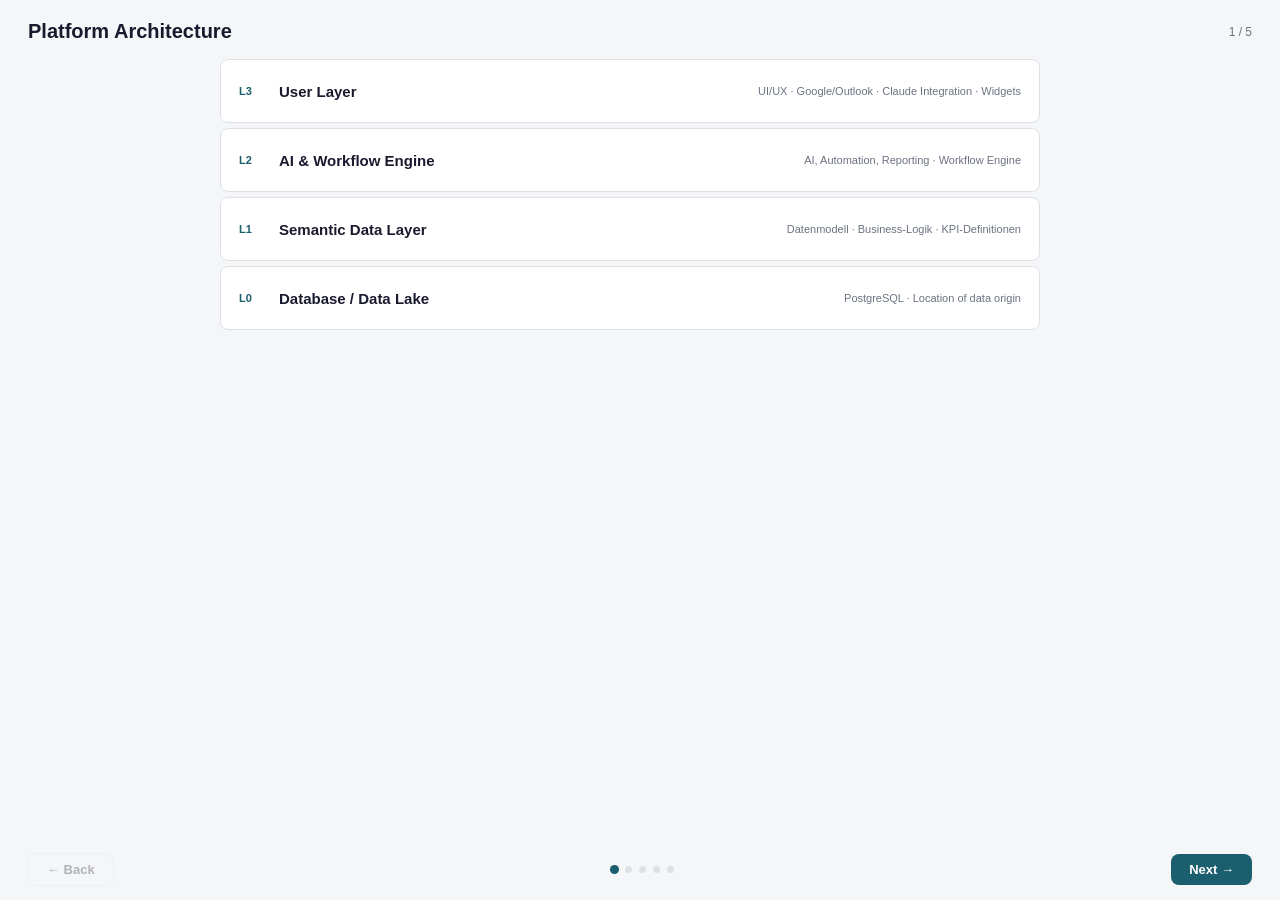
==== architecture_animation.html @ 66759af7 "feat: add 5-phase architecture animation slide" ====
<!DOCTYPE html>
<html lang="de">
<head>
<meta charset="UTF-8">
<meta name="viewport" content="width=device-width, initial-scale=1.0">
<title>Platform Architecture</title>
<style>
*{box-sizing:border-box;margin:0;padding:0}
:root{
  --bg:#F5F6F8;--white:#FFFFFF;--border:#DDE1E7;
  --primary:#1B5E6E;--secondary:#799EAC;--hi-bg:#E8F4F6;
  --text:#1A1A2E;--muted:#6B7280;
  --green:#2B6E4A;--green-bg:#F0FAF4;
  --terra:#8B4A2A;--terra-bg:#FDF4F0;
}
html,body{width:100%;height:100%;background:var(--bg);
  font-family:-apple-system,BlinkMacSystemFont,'Segoe UI',sans-serif;
  color:var(--text);overflow:hidden}
#app{display:flex;flex-direction:column;height:100vh;padding:20px 28px 14px}

/* HEADER */
#hdr{display:flex;justify-content:space-between;align-items:center;margin-bottom:16px;flex-shrink:0}
#hdr-title{font-size:20px;font-weight:700;color:var(--text)}
#hdr-phase{font-size:12px;color:var(--muted)}

/* STAGE */
#stage{flex:1;display:flex;align-items:flex-start;justify-content:center;
  gap:20px;overflow:hidden;position:relative;min-height:0}
#stage.col{flex-direction:column;align-items:center}

/* STACK WRAP */
#sw{width:100%;max-width:820px;display:flex;flex-direction:column;gap:5px;flex-shrink:0}

/* LAYER BOX */
.lb{background:var(--white);border:1px solid var(--border);border-radius:8px;
  overflow:hidden;transition:all 0.6s ease;opacity:0;transform:translateY(8px)}
.lb.vis{opacity:1;transform:translateY(0)}
.lb.hi{background:var(--hi-bg);border-color:var(--primary)}

.lm{display:flex;align-items:center;gap:14px;padding:0 18px;height:62px}
.ll{font-size:11px;font-weight:600;text-transform:uppercase;color:var(--primary);width:26px;flex-shrink:0}
.lt{font-size:15px;font-weight:600;color:var(--text);flex:1}
.ls{font-size:11px;color:var(--muted)}

/* SUBLAYER */
.slw{max-height:0;overflow:hidden;transition:max-height 0.6s ease}
.slw.open{max-height:280px}
.sl{border-top:1px solid var(--border);padding:11px 18px 11px 58px;
  background:var(--hi-bg);opacity:0;transition:opacity 0.4s ease 0.35s}
.sl.vis{opacity:1}
.sll{font-size:10px;font-weight:600;text-transform:uppercase;color:var(--primary);margin-bottom:1px}
.slt{font-size:13px;font-weight:600;color:var(--text)}
.sls{font-size:11px;color:var(--muted);margin-top:1px}

/* HINT */
.hint{font-size:11px;color:var(--muted);font-style:italic;
  max-height:0;overflow:hidden;opacity:0;
  transition:max-height 0.5s ease,opacity 0.4s ease;margin-top:2px}
.hint.show{max-height:32px;opacity:1}

/* INTEGRATION */
#iw{overflow:hidden;flex-shrink:0;
  width:0;opacity:0;transition:width 0.6s ease,opacity 0.6s ease}
#iw.open{width:190px;opacity:1}
#ip{width:190px;display:flex;flex-direction:column;gap:4px;padding-top:4px}
.il{font-size:10px;font-weight:600;text-transform:uppercase;
  letter-spacing:.1em;color:var(--primary);margin-bottom:5px}
.ib{background:var(--white);border:1px solid var(--border);border-radius:8px;
  padding:9px 13px;opacity:0;transform:translateX(16px);transition:all 0.4s ease}
.ib.vis{opacity:1;transform:translateX(0)}
.ibn{font-size:13px;font-weight:600;color:var(--text)}
.iba{font-size:11px;color:var(--secondary);margin-top:2px}
.ihint{font-size:11px;color:var(--muted);font-style:italic;
  opacity:0;transition:opacity 0.4s ease 0.5s;margin-top:6px}
.ihint.vis{opacity:1}

/* TENANT AREA */
#ta{width:100%;max-width:820px;display:flex;gap:14px;flex-shrink:0}
.tb{flex:1;border-radius:8px;overflow:hidden;
  opacity:0;transition:opacity 0.6s ease,transform 0.6s ease}
.tb.tl{transform:translateX(-28px)}
.tb.tr{transform:translateX(28px)}
.tb.vis{opacity:1;transform:translateX(0)}
.tb.std{border:2px solid var(--green)}
.tb.mil{border:2px solid var(--terra)}
.th{padding:9px 13px;font-size:10px;font-weight:700;text-transform:uppercase;letter-spacing:.1em}
.tb.std .th{background:var(--green-bg);color:var(--green)}
.tb.mil .th{background:var(--terra-bg);color:var(--terra)}
.tr2{padding:8px 13px;border-top:1px solid var(--border)}
.tr2 strong{font-size:11px;font-weight:600;display:block;margin-bottom:1px}
.tr2 span{color:var(--muted);font-size:11px}
.ticons{display:flex;gap:5px;margin-top:5px}
.tic{width:22px;height:22px;border-radius:50%;background:var(--green);
  color:white;font-size:9px;font-weight:700;display:flex;align-items:center;justify-content:center}

/* SPLIT DIVIDER */
#split-line{width:100%;max-width:820px;
  display:flex;align-items:center;gap:8px;
  opacity:0;transition:opacity 0.4s ease;flex-shrink:0}
#split-line.vis{opacity:1}
.sl-line{flex:1;height:1px;background:var(--border)}
.sl-label{font-size:10px;color:var(--muted);white-space:nowrap;padding:0 6px}

/* FOOTER */
#ftr{display:flex;align-items:center;justify-content:space-between;
  flex-shrink:0;padding-top:10px}
.nbtn{padding:8px 18px;border-radius:8px;font-size:13px;font-weight:600;
  cursor:pointer;transition:all .2s;border:none;outline:none}
.npri{background:var(--primary);color:white}
.npri:hover{background:#154d5a}
.nout{background:transparent;border:1px solid var(--border);color:var(--text)}
.nout:hover{border-color:var(--primary);color:var(--primary)}
.nout:disabled{opacity:.3;cursor:default;pointer-events:none}
.dots{display:flex;gap:7px;align-items:center}
.dot{width:7px;height:7px;border-radius:50%;background:var(--border);
  cursor:pointer;transition:all .25s;border:none;outline:none}
.dot.act{background:var(--primary);transform:scale(1.3)}
</style>
</head>
<body>
<div id="app">

  <div id="hdr">
    <div id="hdr-title">Platform Architecture</div>
    <div id="hdr-phase">1 / 5</div>
  </div>

  <div id="stage">

    <!-- Main stack -->
    <div id="sw">
      <div class="lb" id="bl3">
        <div class="lm"><span class="ll">L3</span><span class="lt">User Layer</span><span class="ls">UI/UX · Google/Outlook · Claude Integration · Widgets</span></div>
      </div>
      <div class="lb" id="bl2">
        <div class="lm"><span class="ll">L2</span><span class="lt">AI &amp; Workflow Engine</span><span class="ls">AI, Automation, Reporting · Workflow Engine</span></div>
        <div class="slw" id="l2sp">
          <div class="sl" id="sl2b"><div class="sll">L2b</div><div class="slt">Intelligence Layer</div><div class="sls">Claude AI · Reporting · Insights</div></div>
          <div class="sl" id="sl2a"><div class="sll">L2a</div><div class="slt">Workflow Engine</div><div class="sls">Temporal.io · Process Logic · Approvals · Escalations</div></div>
        </div>
      </div>
      <div class="lb" id="bl1">
        <div class="lm"><span class="ll">L1</span><span class="lt">Semantic Data Layer</span><span class="ls">Datenmodell · Business-Logik · KPI-Definitionen</span></div>
        <div class="slw" id="l1sp">
          <div class="sl" id="sl1b"><div class="sll">L1b</div><div class="slt">Semantic Layer</div><div class="sls">KPI-Definitionen · Cube.dev · Business-Metriken · AI-Interface</div></div>
          <div class="sl" id="sl1a"><div class="sll">L1a</div><div class="slt">Domain Model</div><div class="sls">Prisma ORM · Entitäten · Relationen · Customer · Order · Invoice · GL</div></div>
        </div>
      </div>
      <div class="lb" id="bl0">
        <div class="lm"><span class="ll">L0</span><span class="lt">Database / Data Lake</span><span class="ls">PostgreSQL · Location of data origin</span></div>
      </div>
      <div class="hint" id="h2">L2a (Workflow Engine) und L2b (Intelligence) sind bewusst getrennt: deterministisch vs. probabilistisch.</div>
    </div>

    <!-- Integration panel -->
    <div id="iw">
      <div id="ip">
        <div class="il">Integration / Migration Layer</div>
        <div class="ib" id="ib-sap"><div class="ibn">SAP</div><div class="iba">→ L0 (primär)</div></div>
        <div class="ib" id="ib-plm"><div class="ibn">PLM</div><div class="iba">→ L0 (primär)</div></div>
        <div class="ib" id="ib-crm"><div class="ibn">CRM</div><div class="iba">→ L0 + L1a</div></div>
        <div class="ib" id="ib-mes"><div class="ibn">MES</div><div class="iba">→ L0 + L1a</div></div>
        <div class="ihint" id="ih">Temporäre Onboarding-Infrastruktur —<br>nach Cutover abschaltbar.</div>
      </div>
    </div>

  </div><!-- /stage -->

  <!-- Split divider (phase 4) -->
  <div id="split-line" style="display:none">
    <div class="sl-line"></div>
    <div class="sl-label">splits into tenant variants</div>
    <div class="sl-line"></div>
  </div>

  <!-- Tenant area (phase 4) -->
  <div id="ta" style="display:none">
    <div class="tb std tl" id="bt-std">
      <div class="th">Standard Multi-Tenant</div>
      <div class="tr2"><strong>L1a — Domain Model</strong><span>Shared Schema · Row-Level Security via tenantId</span></div>
      <div class="tr2"><strong>L0 — PostgreSQL</strong><span>Shared Database · Vercel / Railway</span></div>
      <div class="tr2"><div class="ticons"><div class="tic">A</div><div class="tic">B</div><div class="tic">C</div></div></div>
    </div>
    <div class="tb mil tr" id="bt-mil">
      <div class="th">🛡 Military / CMMC L2</div>
      <div class="tr2"><strong>L1a — Domain Model</strong><span>Isolated Schema · Data Classification</span></div>
      <div class="tr2"><strong>L0 — PostgreSQL (Encrypted)</strong><span>Dedicated Instance · AWS GovCloud · FIPS 140-2</span></div>
      <div class="tr2"><span>Azure OpenAI Gov · FedRAMP authorized · Immutable Audit Log · Isolated VPC</span></div>
    </div>
  </div>

  <div id="ftr">
    <button class="nbtn nout" id="bbk" onclick="nav(-1)" disabled>← Back</button>
    <div class="dots" id="dots"></div>
    <button class="nbtn npri" id="bfwd" onclick="nav(1)">Next →</button>
  </div>

</div><!-- /app -->

<script>
let phase = 1;
const TOTAL = 5;

const $ = id => document.getElementById(id);

function buildDots() {
  const d = $('dots'); d.innerHTML = '';
  for (let i = 1; i <= TOTAL; i++) {
    const b = document.createElement('button');
    b.className = 'dot' + (i === phase ? ' act' : '');
    b.onclick = () => goTo(i);
    d.appendChild(b);
  }
}

function nav(dir) { goTo(phase + dir); }

function goTo(n) {
  if (n < 1 || n > TOTAL) return;
  phase = n;
  render();
  buildDots();
  $('hdr-phase').textContent = phase + ' / ' + TOTAL;
  $('bbk').disabled = phase === 1;
  $('bfwd').textContent = phase === TOTAL ? '↺ Restart' : 'Next →';
  $('bfwd').onclick = phase === TOTAL ? () => goTo(1) : () => nav(1);
}

function setVis(id, on) { $(id).style.display = on ? '' : 'none'; }

function render() {
  const p = phase;

  // Always ensure stack layers are shown
  const showL0 = p < 4;
  const showL1 = p < 4;
  $('bl0').style.display = showL0 ? '' : 'none';
  $('bl1').style.display = showL1 ? '' : 'none';

  // Show all visible layers
  ['bl3','bl2','bl1','bl0'].forEach((id, i) => {
    const el = $(id);
    if (el.style.display === 'none') return;
    el.classList.remove('vis');
    const delay = p === 1 ? 80 + (3 - i) * 140 : 20;
    setTimeout(() => el.classList.add('vis'), delay);
  });

  // Phase 1: clean base
  if (p === 1) {
    ['bl2','bl1'].forEach(id => $(id).classList.remove('hi'));
    $('l2sp').classList.remove('open');
    $('l1sp').classList.remove('open');
    ['sl2b','sl2a','sl1b','sl1a'].forEach(id => $(id).classList.remove('vis'));
    $('h2').classList.remove('show');
    $('iw').classList.remove('open');
    ['ib-sap','ib-plm','ib-crm','ib-mes'].forEach(id => $(id).classList.remove('vis'));
    $('ih').classList.remove('vis');
    $('stage').classList.remove('col');
    setVis('split-line', false);
    setVis('ta', false);
  }

  // Phase 2: expand L1 + L2
  if (p === 2) {
    ['bl2','bl1'].forEach(id => $(id).classList.add('hi'));
    $('l2sp').classList.add('open');
    $('l1sp').classList.add('open');
    setTimeout(() => ['sl2b','sl2a','sl1b','sl1a'].forEach(id => $(id).classList.add('vis')), 420);
    setTimeout(() => $('h2').classList.add('show'), 600);
    $('iw').classList.remove('open');
    $('stage').classList.remove('col');
    setVis('split-line', false);
    setVis('ta', false);
  }

  // Phase 3: integration layer
  if (p === 3) {
    ['bl2','bl1'].forEach(id => $(id).classList.add('hi'));
    $('l2sp').classList.add('open');
    $('l1sp').classList.add('open');
    ['sl2b','sl2a','sl1b','sl1a'].forEach(id => $(id).classList.add('vis'));
    $('h2').classList.remove('show');
    $('iw').classList.add('open');
    ['ib-sap','ib-plm','ib-crm','ib-mes'].forEach(id => $(id).classList.remove('vis'));
    setTimeout(() => {
      ['ib-sap','ib-plm','ib-crm','ib-mes'].forEach((id, i) =>
        setTimeout(() => $(id).classList.add('vis'), i * 110));
      setTimeout(() => $('ih').classList.add('vis'), 500);
    }, 350);
    $('stage').classList.remove('col');
    setVis('split-line', false);
    setVis('ta', false);
  }

  // Phase 4: tenant split
  if (p === 4) {
    ['bl2','bl1'].forEach(id => $(id).classList.add('hi'));
    $('l2sp').classList.add('open');
    ['sl2b','sl2a','sl1b'].forEach(id => $(id).classList.add('vis'));
    // hide L1a sublayer (stays in tenant box)
    $('sl1a').classList.remove('vis');
    $('l1sp').classList.remove('open'); // only L1b stays

    // actually open L1sp but only show L1b
    setTimeout(() => {
      $('l1sp').classList.add('open');
      setTimeout(() => $('sl1b').classList.add('vis'), 200);
    }, 100);

    $('h2').classList.remove('show');
    $('iw').classList.remove('open');
    $('stage').classList.add('col');

    // Show split divider and tenant boxes
    setVis('split-line', true);
    setVis('ta', true);
    $('bt-std').classList.remove('vis');
    $('bt-mil').classList.remove('vis');
    setTimeout(() => {
      $('split-line').classList.add('vis');
      setTimeout(() => {
        $('bt-std').classList.add('vis');
        $('bt-mil').classList.add('vis');
      }, 200);
    }, 400);
  }

  // Phase 5 → restart (handled in goTo)
}

document.addEventListener('keydown', e => {
  if (e.key === 'ArrowRight' || e.key === 'ArrowDown') nav(1);
  if (e.key === 'ArrowLeft'  || e.key === 'ArrowUp')   nav(-1);
});

buildDots();
render();
</script>
</body>
</html>
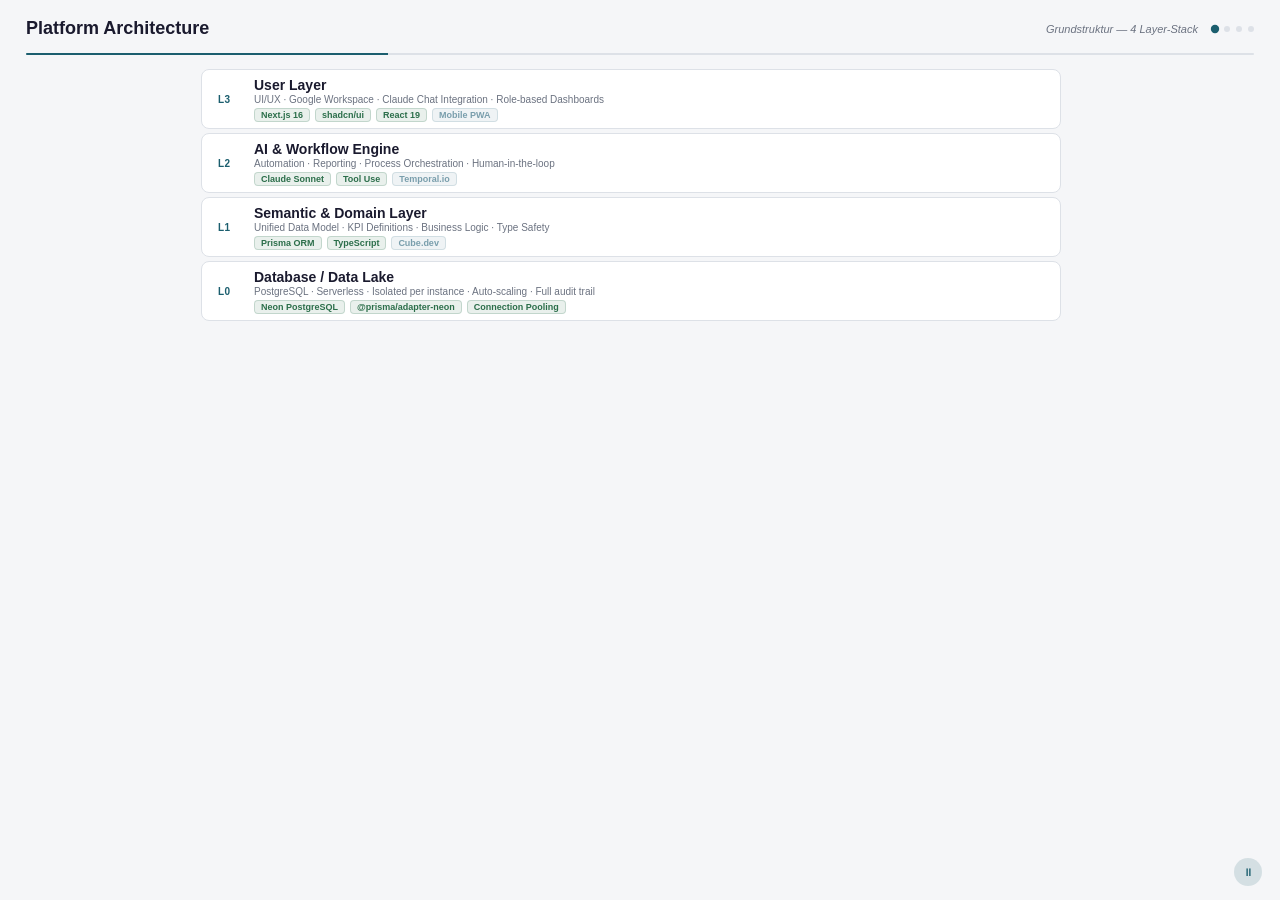
==== commit 246b1c63: "Fix background video (remove LFS, compress to 720p) + self-running architecture animation - Replace " ====
--- a/architecture_animation.html
+++ b/architecture_animation.html
@@ -16,105 +16,105 @@
 html,body{width:100%;height:100%;background:var(--bg);
   font-family:-apple-system,BlinkMacSystemFont,'Segoe UI',sans-serif;
   color:var(--text);overflow:hidden}
-#app{display:flex;flex-direction:column;height:100vh;padding:20px 28px 14px}
-
-/* HEADER */
-#hdr{display:flex;justify-content:space-between;align-items:center;margin-bottom:16px;flex-shrink:0}
-#hdr-title{font-size:20px;font-weight:700;color:var(--text)}
-#hdr-phase{font-size:12px;color:var(--muted)}
+#app{display:flex;flex-direction:column;height:100vh;padding:18px 26px 14px}
+
+#hdr{display:flex;justify-content:space-between;align-items:center;margin-bottom:14px;flex-shrink:0}
+#hdr-title{font-size:18px;font-weight:700;color:var(--text)}
+#hdr-right{display:flex;align-items:center;gap:14px}
+.dots{display:flex;gap:6px;align-items:center}
+.dot{width:6px;height:6px;border-radius:50%;background:var(--border);transition:all .3s}
+.dot.act{background:var(--primary);transform:scale(1.4)}
+#phase-label{font-size:11px;color:var(--muted);font-style:italic;min-width:180px;text-align:right;transition:opacity .4s}
+
+/* PROGRESS BAR */
+#prog-bar{width:100%;height:2px;background:var(--border);border-radius:2px;margin-bottom:14px;flex-shrink:0;overflow:hidden}
+#prog-fill{height:100%;background:var(--primary);width:0%;transition:width linear}
 
 /* STAGE */
-#stage{flex:1;display:flex;align-items:flex-start;justify-content:center;
-  gap:20px;overflow:hidden;position:relative;min-height:0}
+#stage{flex:1;display:flex;align-items:flex-start;justify-content:center;gap:18px;overflow:hidden;min-height:0}
 #stage.col{flex-direction:column;align-items:center}
 
-/* STACK WRAP */
-#sw{width:100%;max-width:820px;display:flex;flex-direction:column;gap:5px;flex-shrink:0}
+/* STACK */
+#sw{width:100%;max-width:860px;display:flex;flex-direction:column;gap:4px;flex-shrink:0}
 
 /* LAYER BOX */
 .lb{background:var(--white);border:1px solid var(--border);border-radius:8px;
-  overflow:hidden;transition:all 0.6s ease;opacity:0;transform:translateY(8px)}
+  overflow:hidden;transition:all 0.55s ease;opacity:0;transform:translateY(10px)}
 .lb.vis{opacity:1;transform:translateY(0)}
 .lb.hi{background:var(--hi-bg);border-color:var(--primary)}
 
-.lm{display:flex;align-items:center;gap:14px;padding:0 18px;height:62px}
-.ll{font-size:11px;font-weight:600;text-transform:uppercase;color:var(--primary);width:26px;flex-shrink:0}
-.lt{font-size:15px;font-weight:600;color:var(--text);flex:1}
-.ls{font-size:11px;color:var(--muted)}
+.lm{display:flex;align-items:center;gap:12px;padding:0 16px;height:58px}
+.ll{font-size:10px;font-weight:600;text-transform:uppercase;color:var(--primary);
+  width:24px;flex-shrink:0;letter-spacing:.05em}
+.lc{flex:1;min-width:0}
+.lt{font-size:14px;font-weight:600;color:var(--text)}
+.ls{font-size:10px;color:var(--muted);margin-top:1px}
+.ltags{display:flex;gap:5px;margin-top:3px;flex-wrap:wrap}
+.tag{font-size:9px;font-weight:600;padding:1px 6px;border-radius:4px;
+  background:rgba(27,94,110,.1);color:var(--primary);border:1px solid rgba(27,94,110,.2)}
+.tag.live{background:rgba(43,110,74,.1);color:var(--green);border-color:rgba(43,110,74,.2)}
+.tag.next{background:rgba(121,158,172,.12);color:var(--secondary);border-color:rgba(121,158,172,.25)}
 
 /* SUBLAYER */
-.slw{max-height:0;overflow:hidden;transition:max-height 0.6s ease}
-.slw.open{max-height:280px}
-.sl{border-top:1px solid var(--border);padding:11px 18px 11px 58px;
-  background:var(--hi-bg);opacity:0;transition:opacity 0.4s ease 0.35s}
+.slw{max-height:0;overflow:hidden;transition:max-height 0.55s ease}
+.slw.open{max-height:320px}
+.sl{border-top:1px solid var(--border);padding:10px 16px 10px 52px;
+  background:var(--hi-bg);opacity:0;transition:opacity 0.4s ease 0.3s}
 .sl.vis{opacity:1}
-.sll{font-size:10px;font-weight:600;text-transform:uppercase;color:var(--primary);margin-bottom:1px}
+.sll{font-size:9px;font-weight:700;text-transform:uppercase;letter-spacing:.08em;color:var(--primary);margin-bottom:1px}
 .slt{font-size:13px;font-weight:600;color:var(--text)}
-.sls{font-size:11px;color:var(--muted);margin-top:1px}
+.sls{font-size:10px;color:var(--muted);margin-top:1px}
+.sl-tags{display:flex;gap:4px;margin-top:3px}
 
 /* HINT */
-.hint{font-size:11px;color:var(--muted);font-style:italic;
-  max-height:0;overflow:hidden;opacity:0;
-  transition:max-height 0.5s ease,opacity 0.4s ease;margin-top:2px}
-.hint.show{max-height:32px;opacity:1}
+.hint{font-size:10px;color:var(--muted);font-style:italic;
+  max-height:0;overflow:hidden;opacity:0;transition:max-height .4s ease,opacity .4s ease;margin-top:2px}
+.hint.show{max-height:28px;opacity:1}
 
 /* INTEGRATION */
-#iw{overflow:hidden;flex-shrink:0;
-  width:0;opacity:0;transition:width 0.6s ease,opacity 0.6s ease}
-#iw.open{width:190px;opacity:1}
-#ip{width:190px;display:flex;flex-direction:column;gap:4px;padding-top:4px}
-.il{font-size:10px;font-weight:600;text-transform:uppercase;
-  letter-spacing:.1em;color:var(--primary);margin-bottom:5px}
+#iw{overflow:hidden;flex-shrink:0;width:0;opacity:0;transition:width .55s ease,opacity .55s ease}
+#iw.open{width:196px;opacity:1}
+#ip{width:196px;display:flex;flex-direction:column;gap:4px;padding-top:2px}
+.il{font-size:10px;font-weight:600;text-transform:uppercase;letter-spacing:.1em;color:var(--primary);margin-bottom:4px}
 .ib{background:var(--white);border:1px solid var(--border);border-radius:8px;
-  padding:9px 13px;opacity:0;transform:translateX(16px);transition:all 0.4s ease}
+  padding:8px 12px;opacity:0;transform:translateX(14px);transition:all .4s ease}
 .ib.vis{opacity:1;transform:translateX(0)}
-.ibn{font-size:13px;font-weight:600;color:var(--text)}
-.iba{font-size:11px;color:var(--secondary);margin-top:2px}
-.ihint{font-size:11px;color:var(--muted);font-style:italic;
-  opacity:0;transition:opacity 0.4s ease 0.5s;margin-top:6px}
+.ibn{font-size:12px;font-weight:600;color:var(--text)}
+.ibd{font-size:10px;color:var(--muted);margin-top:1px}
+.iba{font-size:10px;color:var(--secondary);margin-top:2px}
+.ihint{font-size:10px;color:var(--muted);font-style:italic;opacity:0;transition:opacity .4s ease .5s;margin-top:5px;line-height:1.5}
 .ihint.vis{opacity:1}
 
-/* TENANT AREA */
-#ta{width:100%;max-width:820px;display:flex;gap:14px;flex-shrink:0}
-.tb{flex:1;border-radius:8px;overflow:hidden;
-  opacity:0;transition:opacity 0.6s ease,transform 0.6s ease}
-.tb.tl{transform:translateX(-28px)}
-.tb.tr{transform:translateX(28px)}
+/* TENANT */
+#ta{width:100%;max-width:860px;display:flex;gap:12px;flex-shrink:0;margin-top:4px}
+.tb{flex:1;border-radius:8px;overflow:hidden;opacity:0;transition:opacity .55s ease,transform .55s ease}
+.tb.tl{transform:translateX(-26px)}
+.tb.tr{transform:translateX(26px)}
 .tb.vis{opacity:1;transform:translateX(0)}
 .tb.std{border:2px solid var(--green)}
 .tb.mil{border:2px solid var(--terra)}
-.th{padding:9px 13px;font-size:10px;font-weight:700;text-transform:uppercase;letter-spacing:.1em}
+.th{padding:8px 12px;font-size:10px;font-weight:700;text-transform:uppercase;letter-spacing:.1em}
 .tb.std .th{background:var(--green-bg);color:var(--green)}
 .tb.mil .th{background:var(--terra-bg);color:var(--terra)}
-.tr2{padding:8px 13px;border-top:1px solid var(--border)}
-.tr2 strong{font-size:11px;font-weight:600;display:block;margin-bottom:1px}
-.tr2 span{color:var(--muted);font-size:11px}
-.ticons{display:flex;gap:5px;margin-top:5px}
-.tic{width:22px;height:22px;border-radius:50%;background:var(--green);
-  color:white;font-size:9px;font-weight:700;display:flex;align-items:center;justify-content:center}
+.trow{padding:7px 12px;border-top:1px solid var(--border)}
+.trow strong{font-size:10px;font-weight:600;display:block;margin-bottom:1px}
+.trow span{color:var(--muted);font-size:10px}
+.ticons{display:flex;gap:4px;margin-top:4px}
+.tic{width:20px;height:20px;border-radius:50%;background:var(--green);color:white;font-size:9px;font-weight:700;display:flex;align-items:center;justify-content:center}
 
 /* SPLIT DIVIDER */
-#split-line{width:100%;max-width:820px;
-  display:flex;align-items:center;gap:8px;
-  opacity:0;transition:opacity 0.4s ease;flex-shrink:0}
+#split-line{width:100%;max-width:860px;display:flex;align-items:center;gap:8px;
+  opacity:0;transition:opacity .4s ease;flex-shrink:0;margin-top:4px}
 #split-line.vis{opacity:1}
 .sl-line{flex:1;height:1px;background:var(--border)}
-.sl-label{font-size:10px;color:var(--muted);white-space:nowrap;padding:0 6px}
-
-/* FOOTER */
-#ftr{display:flex;align-items:center;justify-content:space-between;
-  flex-shrink:0;padding-top:10px}
-.nbtn{padding:8px 18px;border-radius:8px;font-size:13px;font-weight:600;
-  cursor:pointer;transition:all .2s;border:none;outline:none}
-.npri{background:var(--primary);color:white}
-.npri:hover{background:#154d5a}
-.nout{background:transparent;border:1px solid var(--border);color:var(--text)}
-.nout:hover{border-color:var(--primary);color:var(--primary)}
-.nout:disabled{opacity:.3;cursor:default;pointer-events:none}
-.dots{display:flex;gap:7px;align-items:center}
-.dot{width:7px;height:7px;border-radius:50%;background:var(--border);
-  cursor:pointer;transition:all .25s;border:none;outline:none}
-.dot.act{background:var(--primary);transform:scale(1.3)}
+.sl-txt{font-size:10px;color:var(--muted);white-space:nowrap;padding:0 6px}
+
+/* PAUSE INDICATOR */
+#pause-btn{position:fixed;bottom:14px;right:18px;width:28px;height:28px;border-radius:50%;
+  background:rgba(27,94,110,.15);border:none;cursor:pointer;
+  display:flex;align-items:center;justify-content:center;
+  font-size:11px;color:var(--primary);transition:background .2s;z-index:10}
+#pause-btn:hover{background:rgba(27,94,110,.25)}
 </style>
 </head>
 <body>
@@ -122,131 +122,231 @@
 
   <div id="hdr">
     <div id="hdr-title">Platform Architecture</div>
-    <div id="hdr-phase">1 / 5</div>
+    <div id="hdr-right">
+      <div id="phase-label"></div>
+      <div class="dots" id="dots"></div>
+    </div>
   </div>
 
+  <div id="prog-bar"><div id="prog-fill"></div></div>
+
   <div id="stage">
-
-    <!-- Main stack -->
     <div id="sw">
+
+      <!-- L3 -->
       <div class="lb" id="bl3">
-        <div class="lm"><span class="ll">L3</span><span class="lt">User Layer</span><span class="ls">UI/UX · Google/Outlook · Claude Integration · Widgets</span></div>
+        <div class="lm">
+          <span class="ll">L3</span>
+          <div class="lc">
+            <div class="lt">User Layer</div>
+            <div class="ls">UI/UX · Google Workspace · Claude Chat Integration · Role-based Dashboards</div>
+            <div class="ltags"><span class="tag live">Next.js 16</span><span class="tag live">shadcn/ui</span><span class="tag live">React 19</span><span class="tag next">Mobile PWA</span></div>
+          </div>
+        </div>
       </div>
+
+      <!-- L2 -->
       <div class="lb" id="bl2">
-        <div class="lm"><span class="ll">L2</span><span class="lt">AI &amp; Workflow Engine</span><span class="ls">AI, Automation, Reporting · Workflow Engine</span></div>
+        <div class="lm">
+          <span class="ll">L2</span>
+          <div class="lc">
+            <div class="lt">AI &amp; Workflow Engine</div>
+            <div class="ls">Automation · Reporting · Process Orchestration · Human-in-the-loop</div>
+            <div class="ltags"><span class="tag live">Claude Sonnet</span><span class="tag live">Tool Use</span><span class="tag next">Temporal.io</span></div>
+          </div>
+        </div>
         <div class="slw" id="l2sp">
-          <div class="sl" id="sl2b"><div class="sll">L2b</div><div class="slt">Intelligence Layer</div><div class="sls">Claude AI · Reporting · Insights</div></div>
-          <div class="sl" id="sl2a"><div class="sll">L2a</div><div class="slt">Workflow Engine</div><div class="sls">Temporal.io · Process Logic · Approvals · Escalations</div></div>
+          <div class="sl" id="sl2b">
+            <div class="sll">L2b — Intelligence</div>
+            <div class="slt">Claude AI · Reporting Engine · Anomaly Detection</div>
+            <div class="sls">Generates deal memos, surfaces KPI deviations, answers operational questions via tool use. Model: claude-sonnet-4-6.</div>
+            <div class="sl-tags"><span class="tag live">Anthropic SDK</span><span class="tag live">Streaming</span><span class="tag next">Batch API</span></div>
+          </div>
+          <div class="sl" id="sl2a">
+            <div class="sll">L2a — Workflow Engine</div>
+            <div class="slt">Process Logic · Approvals · Escalations · SLA Tracking</div>
+            <div class="sls">Deterministic state machine: BPMN-lite steps, branching decisions, human tasks, deadlines. Fully auditable execution log.</div>
+            <div class="sl-tags"><span class="tag live">Custom Engine</span><span class="tag next">Temporal.io</span><span class="tag next">Webhooks</span></div>
+          </div>
         </div>
       </div>
+
+      <!-- L1 -->
       <div class="lb" id="bl1">
-        <div class="lm"><span class="ll">L1</span><span class="lt">Semantic Data Layer</span><span class="ls">Datenmodell · Business-Logik · KPI-Definitionen</span></div>
+        <div class="lm">
+          <span class="ll">L1</span>
+          <div class="lc">
+            <div class="lt">Semantic &amp; Domain Layer</div>
+            <div class="ls">Unified Data Model · KPI Definitions · Business Logic · Type Safety</div>
+            <div class="ltags"><span class="tag live">Prisma ORM</span><span class="tag live">TypeScript</span><span class="tag next">Cube.dev</span></div>
+          </div>
+        </div>
         <div class="slw" id="l1sp">
-          <div class="sl" id="sl1b"><div class="sll">L1b</div><div class="slt">Semantic Layer</div><div class="sls">KPI-Definitionen · Cube.dev · Business-Metriken · AI-Interface</div></div>
-          <div class="sl" id="sl1a"><div class="sll">L1a</div><div class="slt">Domain Model</div><div class="sls">Prisma ORM · Entitäten · Relationen · Customer · Order · Invoice · GL</div></div>
+          <div class="sl" id="sl1b">
+            <div class="sll">L1b — Semantic Layer</div>
+            <div class="slt">KPI Engine · Cube.dev · Metric Definitions · AI Query Interface</div>
+            <div class="sls">All KPIs (EBITDA margin, deal velocity, task completion rate) defined once, reusable by AI, dashboards, and reports. Single source of truth for metrics.</div>
+            <div class="sl-tags"><span class="tag next">Cube.dev</span><span class="tag live">KPI Engine</span><span class="tag next">dbt</span></div>
+          </div>
+          <div class="sl" id="sl1a">
+            <div class="sll">L1a — Domain Model</div>
+            <div class="slt">Prisma ORM · Entities · Relations · Schema Migrations</div>
+            <div class="sls">Deal · Workflow · Task · KPI · Dashboard · AppRequest · GoogleConnection. Schema-per-tenant, typed, migrated automatically on deploy.</div>
+            <div class="sl-tags"><span class="tag live">Prisma 7</span><span class="tag live">TypeScript</span><span class="tag live">Neon DB</span></div>
+          </div>
         </div>
       </div>
+
+      <!-- L0 -->
       <div class="lb" id="bl0">
-        <div class="lm"><span class="ll">L0</span><span class="lt">Database / Data Lake</span><span class="ls">PostgreSQL · Location of data origin</span></div>
+        <div class="lm">
+          <span class="ll">L0</span>
+          <div class="lc">
+            <div class="lt">Database / Data Lake</div>
+            <div class="ls">PostgreSQL · Serverless · Isolated per instance · Auto-scaling · Full audit trail</div>
+            <div class="ltags"><span class="tag live">Neon PostgreSQL</span><span class="tag live">@prisma/adapter-neon</span><span class="tag live">Connection Pooling</span></div>
+          </div>
+        </div>
       </div>
-      <div class="hint" id="h2">L2a (Workflow Engine) und L2b (Intelligence) sind bewusst getrennt: deterministisch vs. probabilistisch.</div>
+
+      <div class="hint" id="h2">L2a ist deterministisch (definierter Prozessfluss) — L2b ist probabilistisch (Claude AI). Bewusste Trennung für Auditierbarkeit.</div>
     </div>
 
     <!-- Integration panel -->
     <div id="iw">
       <div id="ip">
         <div class="il">Integration / Migration Layer</div>
-        <div class="ib" id="ib-sap"><div class="ibn">SAP</div><div class="iba">→ L0 (primär)</div></div>
-        <div class="ib" id="ib-plm"><div class="ibn">PLM</div><div class="iba">→ L0 (primär)</div></div>
-        <div class="ib" id="ib-crm"><div class="ibn">CRM</div><div class="iba">→ L0 + L1a</div></div>
-        <div class="ib" id="ib-mes"><div class="ibn">MES</div><div class="iba">→ L0 + L1a</div></div>
-        <div class="ihint" id="ih">Temporäre Onboarding-Infrastruktur —<br>nach Cutover abschaltbar.</div>
+        <div class="ib" id="ib-sap"><div class="ibn">SAP ERP</div><div class="ibd">ERP · Finance · GL Accounts</div><div class="iba">→ L0 (bulk extract)</div></div>
+        <div class="ib" id="ib-plm"><div class="ibn">PLM / PDM</div><div class="ibd">Product Data · BOMs</div><div class="iba">→ L0 (schema map)</div></div>
+        <div class="ib" id="ib-crm"><div class="ibn">CRM</div><div class="ibd">Salesforce · HubSpot</div><div class="iba">→ L0 + L1a (direct)</div></div>
+        <div class="ib" id="ib-mes"><div class="ibn">MES / SCADA</div><div class="ibd">OT Data · Ops KPIs</div><div class="iba">→ L0 + L1a (stream)</div></div>
+        <div class="ihint" id="ih">Temporäre Onboarding-Infra.<br>Nach Cutover vollständig abschaltbar.</div>
       </div>
     </div>
-
-  </div><!-- /stage -->
-
-  <!-- Split divider (phase 4) -->
+  </div>
+
   <div id="split-line" style="display:none">
     <div class="sl-line"></div>
-    <div class="sl-label">splits into tenant variants</div>
+    <div class="sl-txt">tenant isolation boundary</div>
     <div class="sl-line"></div>
   </div>
 
-  <!-- Tenant area (phase 4) -->
   <div id="ta" style="display:none">
     <div class="tb std tl" id="bt-std">
       <div class="th">Standard Multi-Tenant</div>
-      <div class="tr2"><strong>L1a — Domain Model</strong><span>Shared Schema · Row-Level Security via tenantId</span></div>
-      <div class="tr2"><strong>L0 — PostgreSQL</strong><span>Shared Database · Vercel / Railway</span></div>
-      <div class="tr2"><div class="ticons"><div class="tic">A</div><div class="tic">B</div><div class="tic">C</div></div></div>
+      <div class="trow"><strong>L1a — Shared Schema</strong><span>Row-Level Security via tenantId · Prisma RLS</span></div>
+      <div class="trow"><strong>L0 — PostgreSQL (Shared)</strong><span>Neon serverless · Vercel / Railway · Auto-scaling</span></div>
+      <div class="trow"><strong>Auth</strong><span>NextAuth OAuth 2.0 · Google / Microsoft SSO</span></div>
+      <div class="trow"><div class="ticons"><div class="tic">A</div><div class="tic">B</div><div class="tic">C</div></div></div>
     </div>
     <div class="tb mil tr" id="bt-mil">
       <div class="th">🛡 Military / CMMC L2</div>
-      <div class="tr2"><strong>L1a — Domain Model</strong><span>Isolated Schema · Data Classification</span></div>
-      <div class="tr2"><strong>L0 — PostgreSQL (Encrypted)</strong><span>Dedicated Instance · AWS GovCloud · FIPS 140-2</span></div>
-      <div class="tr2"><span>Azure OpenAI Gov · FedRAMP authorized · Immutable Audit Log · Isolated VPC</span></div>
+      <div class="trow"><strong>L1a — Isolated Schema</strong><span>Separate instance · Data Classification tags</span></div>
+      <div class="trow"><strong>L0 — PostgreSQL (Dedicated)</strong><span>AWS GovCloud · FIPS 140-2 · Encrypted at rest</span></div>
+      <div class="trow"><strong>AI</strong><span>Azure OpenAI Government (CMMC-konform, kein Claude API)</span></div>
+      <div class="trow"><span>FedRAMP authorized · Immutable Audit Log · Isolated VPC · Zero-trust network</span></div>
     </div>
   </div>
 
-  <div id="ftr">
-    <button class="nbtn nout" id="bbk" onclick="nav(-1)" disabled>← Back</button>
-    <div class="dots" id="dots"></div>
-    <button class="nbtn npri" id="bfwd" onclick="nav(1)">Next →</button>
-  </div>
-
-</div><!-- /app -->
+</div>
+
+<button id="pause-btn" title="Pause / Resume">⏸</button>
 
 <script>
 let phase = 1;
-const TOTAL = 5;
+const TOTAL = 4;
+const PHASE_DURATION = [4200, 5000, 5000, 5500]; // ms per phase
+let timer = null;
+let paused = false;
+let progStart = null;
+let progDuration = 0;
+let progElapsed = 0;
+let rafId = null;
 
 const $ = id => document.getElementById(id);
 
+// Build dots
 function buildDots() {
   const d = $('dots'); d.innerHTML = '';
   for (let i = 1; i <= TOTAL; i++) {
-    const b = document.createElement('button');
+    const b = document.createElement('div');
     b.className = 'dot' + (i === phase ? ' act' : '');
-    b.onclick = () => goTo(i);
     d.appendChild(b);
   }
 }
 
-function nav(dir) { goTo(phase + dir); }
+const LABELS = [
+  'Grundstruktur — 4 Layer-Stack',
+  'Detail-Ansicht — Layer-Splitting',
+  'Integration / Migration Layer',
+  'Multi-Tenancy — Tenant Isolation'
+];
+
+function setPhaseLabel(p) {
+  const el = $('phase-label');
+  el.style.opacity = 0;
+  setTimeout(() => { el.textContent = LABELS[p-1]; el.style.opacity = 1; }, 200);
+}
+
+// Progress bar animation
+function startProgress(duration) {
+  progDuration = duration;
+  progStart = performance.now();
+  progElapsed = 0;
+  animProgress();
+}
+
+function animProgress() {
+  if (paused) return;
+  const now = performance.now();
+  const elapsed = now - progStart + progElapsed;
+  const pct = Math.min(elapsed / progDuration * 100, 100);
+  $('prog-fill').style.width = pct + '%';
+  if (pct < 100) rafId = requestAnimationFrame(animProgress);
+}
+
+function pauseProgress() {
+  cancelAnimationFrame(rafId);
+  progElapsed += performance.now() - progStart;
+}
+
+function resumeProgress() {
+  progStart = performance.now();
+  animProgress();
+}
+
+// Phase runner
+function scheduleNext() {
+  clearTimeout(timer);
+  const dur = PHASE_DURATION[phase - 1];
+  startProgress(dur);
+  timer = setTimeout(() => {
+    goTo(phase >= TOTAL ? 1 : phase + 1);
+  }, dur);
+}
 
 function goTo(n) {
-  if (n < 1 || n > TOTAL) return;
   phase = n;
   render();
   buildDots();
-  $('hdr-phase').textContent = phase + ' / ' + TOTAL;
-  $('bbk').disabled = phase === 1;
-  $('bfwd').textContent = phase === TOTAL ? '↺ Restart' : 'Next →';
-  $('bfwd').onclick = phase === TOTAL ? () => goTo(1) : () => nav(1);
-}
-
-function setVis(id, on) { $(id).style.display = on ? '' : 'none'; }
+  setPhaseLabel(n);
+  scheduleNext();
+}
 
 function render() {
   const p = phase;
-
-  // Always ensure stack layers are shown
   const showL0 = p < 4;
   const showL1 = p < 4;
   $('bl0').style.display = showL0 ? '' : 'none';
   $('bl1').style.display = showL1 ? '' : 'none';
 
-  // Show all visible layers
   ['bl3','bl2','bl1','bl0'].forEach((id, i) => {
     const el = $(id);
     if (el.style.display === 'none') return;
     el.classList.remove('vis');
-    const delay = p === 1 ? 80 + (3 - i) * 140 : 20;
-    setTimeout(() => el.classList.add('vis'), delay);
+    setTimeout(() => el.classList.add('vis'), p === 1 ? 80 + (3-i)*130 : 20);
   });
 
-  // Phase 1: clean base
   if (p === 1) {
     ['bl2','bl1'].forEach(id => $(id).classList.remove('hi'));
     $('l2sp').classList.remove('open');
@@ -257,24 +357,23 @@
     ['ib-sap','ib-plm','ib-crm','ib-mes'].forEach(id => $(id).classList.remove('vis'));
     $('ih').classList.remove('vis');
     $('stage').classList.remove('col');
-    setVis('split-line', false);
-    setVis('ta', false);
-  }
-
-  // Phase 2: expand L1 + L2
+    $('split-line').style.display = 'none';
+    $('split-line').classList.remove('vis');
+    $('ta').style.display = 'none';
+  }
+
   if (p === 2) {
     ['bl2','bl1'].forEach(id => $(id).classList.add('hi'));
     $('l2sp').classList.add('open');
     $('l1sp').classList.add('open');
-    setTimeout(() => ['sl2b','sl2a','sl1b','sl1a'].forEach(id => $(id).classList.add('vis')), 420);
-    setTimeout(() => $('h2').classList.add('show'), 600);
+    setTimeout(() => ['sl2b','sl2a','sl1b','sl1a'].forEach(id => $(id).classList.add('vis')), 400);
+    setTimeout(() => $('h2').classList.add('show'), 700);
     $('iw').classList.remove('open');
     $('stage').classList.remove('col');
-    setVis('split-line', false);
-    setVis('ta', false);
-  }
-
-  // Phase 3: integration layer
+    $('split-line').style.display = 'none';
+    $('ta').style.display = 'none';
+  }
+
   if (p === 3) {
     ['bl2','bl1'].forEach(id => $(id).classList.add('hi'));
     $('l2sp').classList.add('open');
@@ -284,58 +383,58 @@
     $('iw').classList.add('open');
     ['ib-sap','ib-plm','ib-crm','ib-mes'].forEach(id => $(id).classList.remove('vis'));
     setTimeout(() => {
-      ['ib-sap','ib-plm','ib-crm','ib-mes'].forEach((id, i) =>
+      ['ib-sap','ib-plm','ib-crm','ib-mes'].forEach((id,i) =>
         setTimeout(() => $(id).classList.add('vis'), i * 110));
-      setTimeout(() => $('ih').classList.add('vis'), 500);
+      setTimeout(() => $('ih').classList.add('vis'), 550);
     }, 350);
     $('stage').classList.remove('col');
-    setVis('split-line', false);
-    setVis('ta', false);
-  }
-
-  // Phase 4: tenant split
+    $('split-line').style.display = 'none';
+    $('ta').style.display = 'none';
+  }
+
   if (p === 4) {
     ['bl2','bl1'].forEach(id => $(id).classList.add('hi'));
     $('l2sp').classList.add('open');
-    ['sl2b','sl2a','sl1b'].forEach(id => $(id).classList.add('vis'));
-    // hide L1a sublayer (stays in tenant box)
+    ['sl2b','sl2a'].forEach(id => $(id).classList.add('vis'));
     $('sl1a').classList.remove('vis');
-    $('l1sp').classList.remove('open'); // only L1b stays
-
-    // actually open L1sp but only show L1b
+    $('l1sp').classList.remove('open');
     setTimeout(() => {
       $('l1sp').classList.add('open');
-      setTimeout(() => $('sl1b').classList.add('vis'), 200);
-    }, 100);
-
+      setTimeout(() => $('sl1b').classList.add('vis'), 180);
+    }, 80);
     $('h2').classList.remove('show');
     $('iw').classList.remove('open');
     $('stage').classList.add('col');
-
-    // Show split divider and tenant boxes
-    setVis('split-line', true);
-    setVis('ta', true);
+    $('split-line').style.display = 'flex';
+    $('ta').style.display = 'flex';
     $('bt-std').classList.remove('vis');
     $('bt-mil').classList.remove('vis');
     setTimeout(() => {
       $('split-line').classList.add('vis');
-      setTimeout(() => {
-        $('bt-std').classList.add('vis');
-        $('bt-mil').classList.add('vis');
-      }, 200);
-    }, 400);
-  }
-
-  // Phase 5 → restart (handled in goTo)
-}
-
-document.addEventListener('keydown', e => {
-  if (e.key === 'ArrowRight' || e.key === 'ArrowDown') nav(1);
-  if (e.key === 'ArrowLeft'  || e.key === 'ArrowUp')   nav(-1);
+      setTimeout(() => { $('bt-std').classList.add('vis'); $('bt-mil').classList.add('vis'); }, 200);
+    }, 450);
+  }
+}
+
+// Pause / resume
+$('pause-btn').addEventListener('click', () => {
+  paused = !paused;
+  $('pause-btn').textContent = paused ? '▶' : '⏸';
+  if (paused) {
+    clearTimeout(timer);
+    pauseProgress();
+  } else {
+    const remaining = progDuration - progElapsed;
+    resumeProgress();
+    timer = setTimeout(() => goTo(phase >= TOTAL ? 1 : phase + 1), remaining);
+  }
 });
 
+// Init
 buildDots();
+setPhaseLabel(1);
 render();
+scheduleNext();
 </script>
 </body>
 </html>
